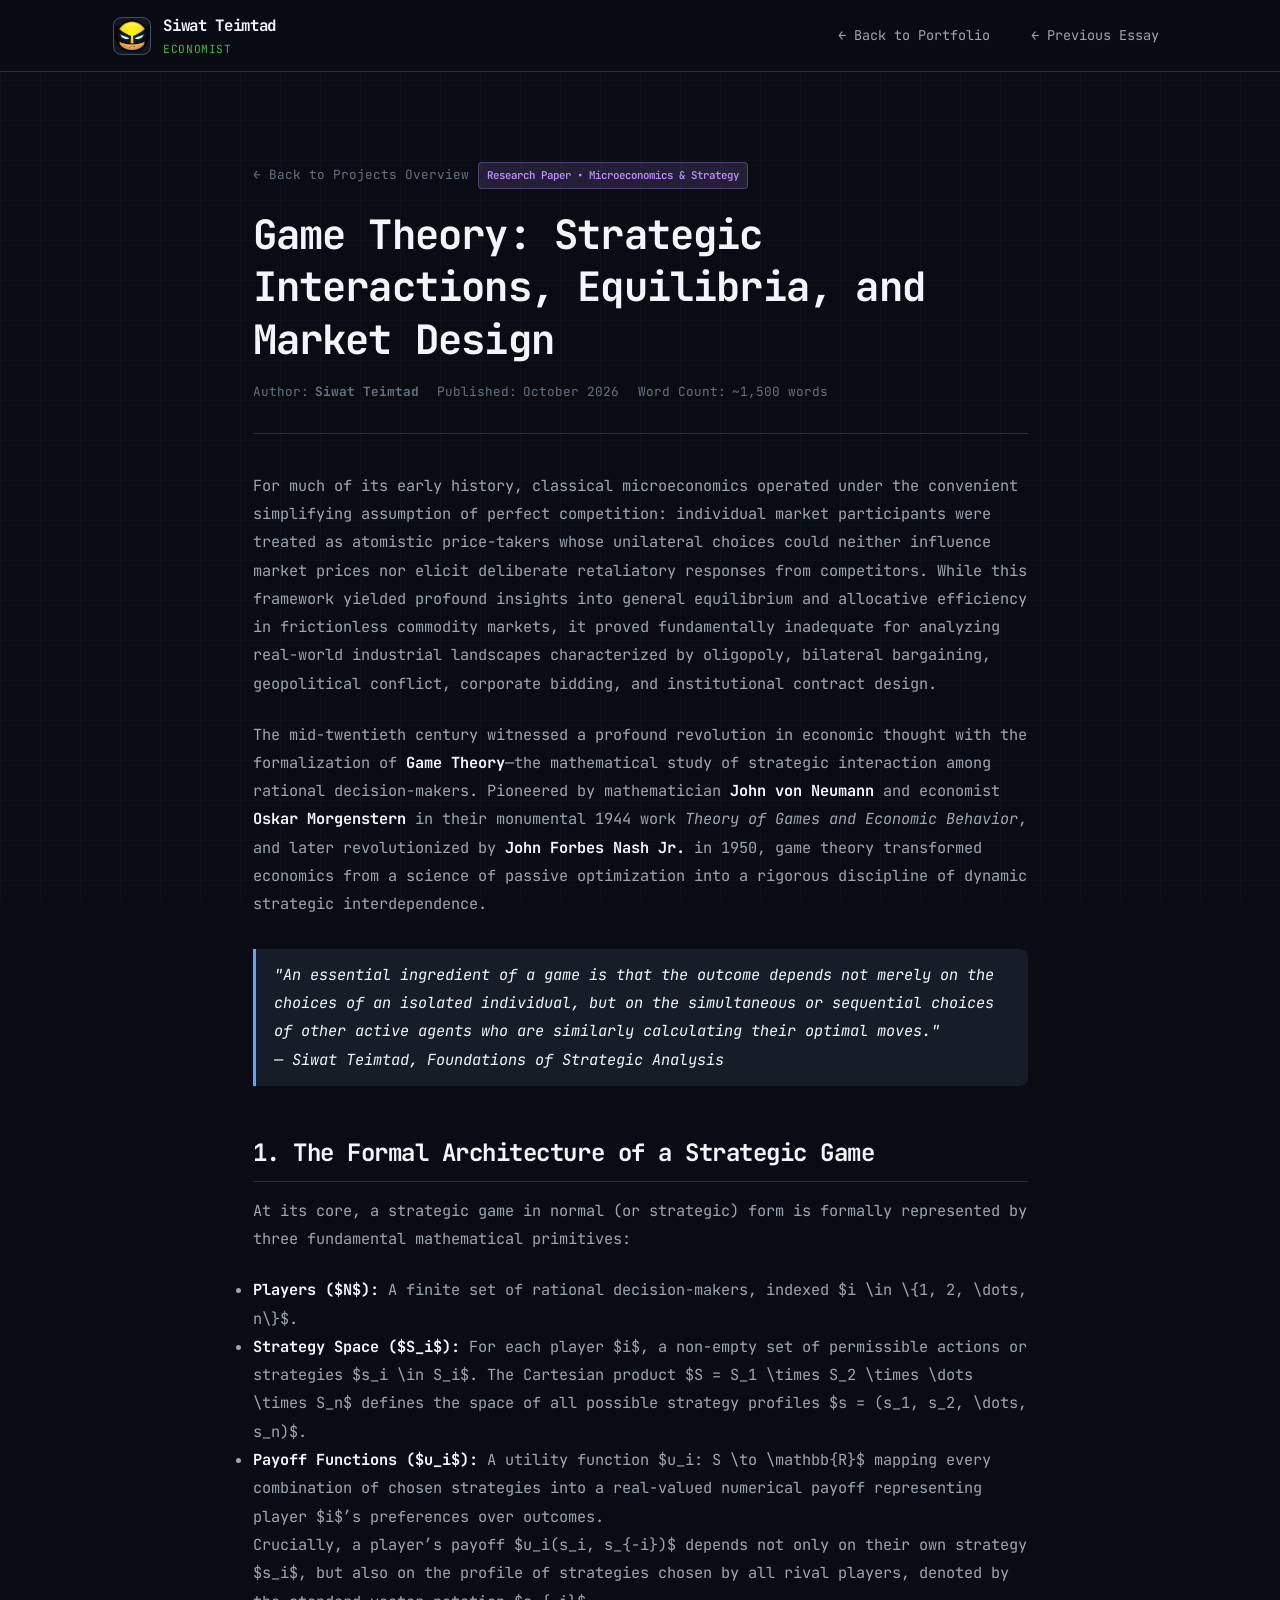
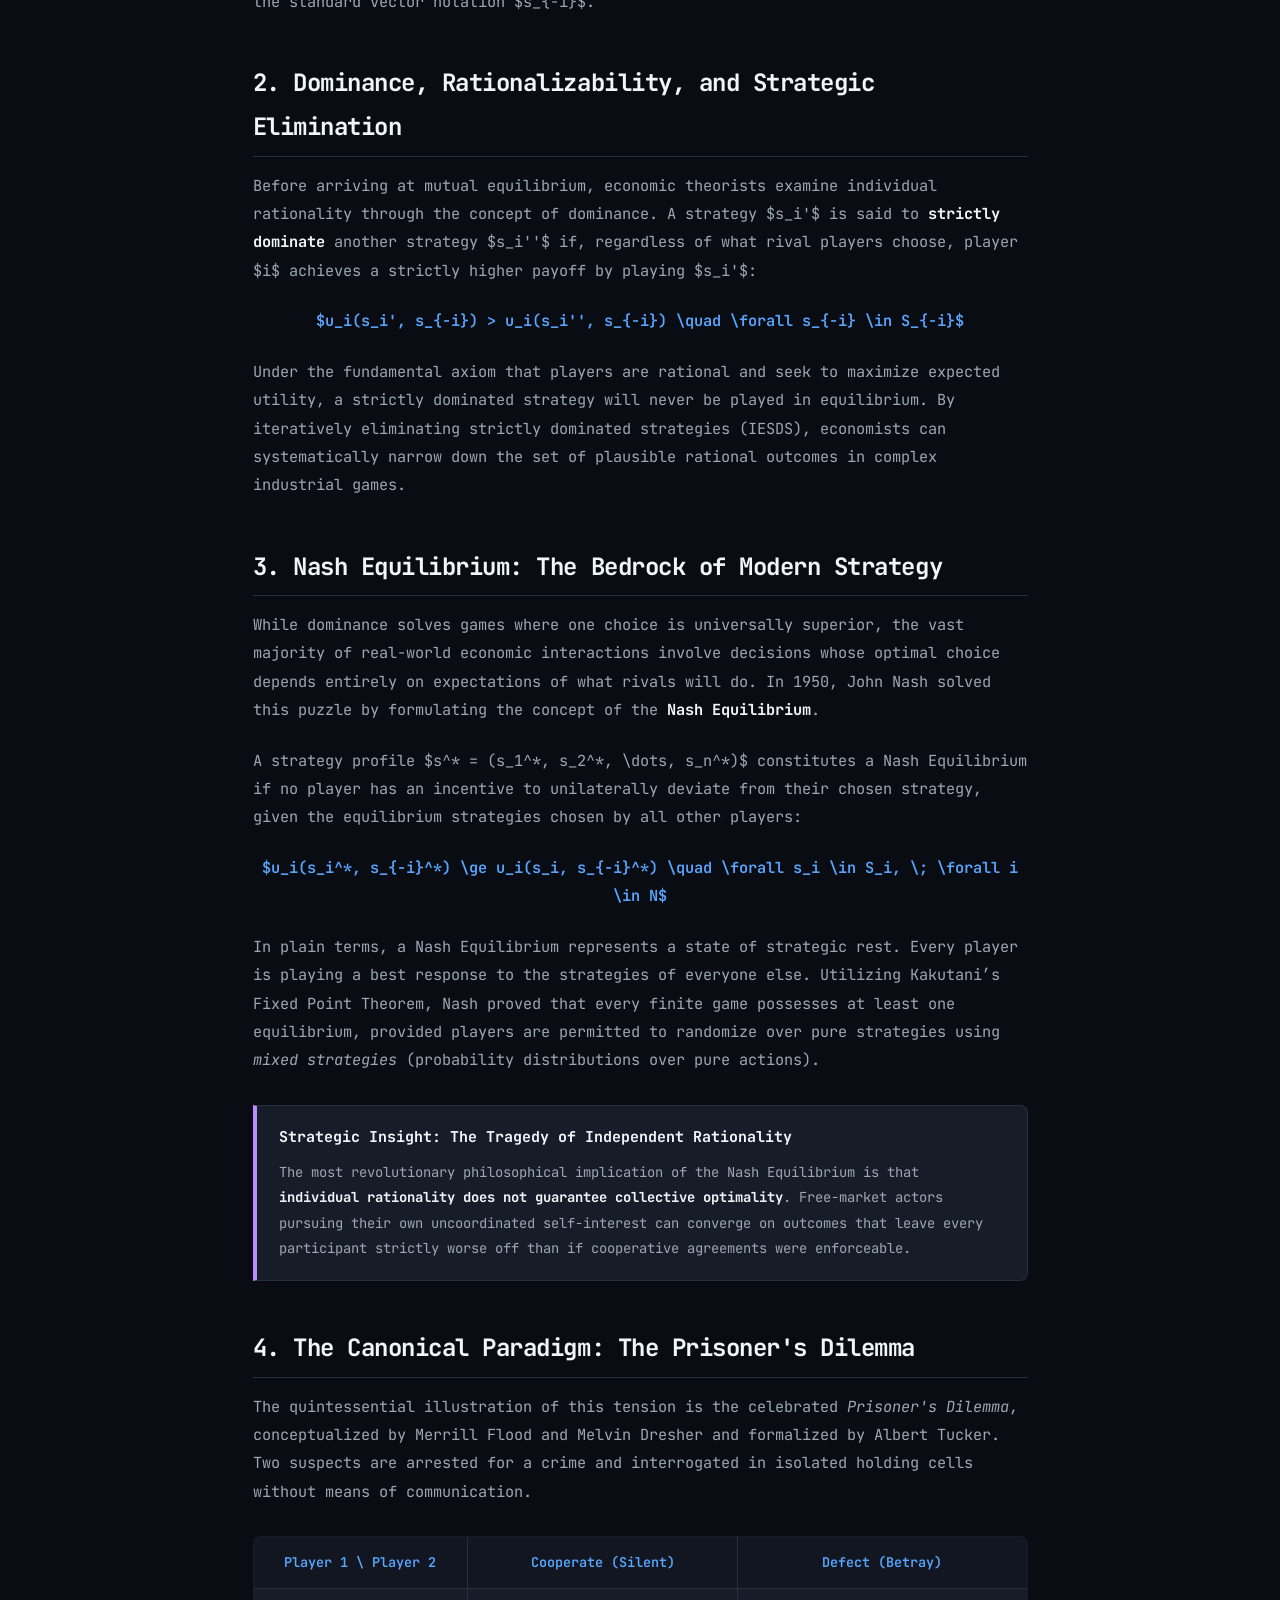
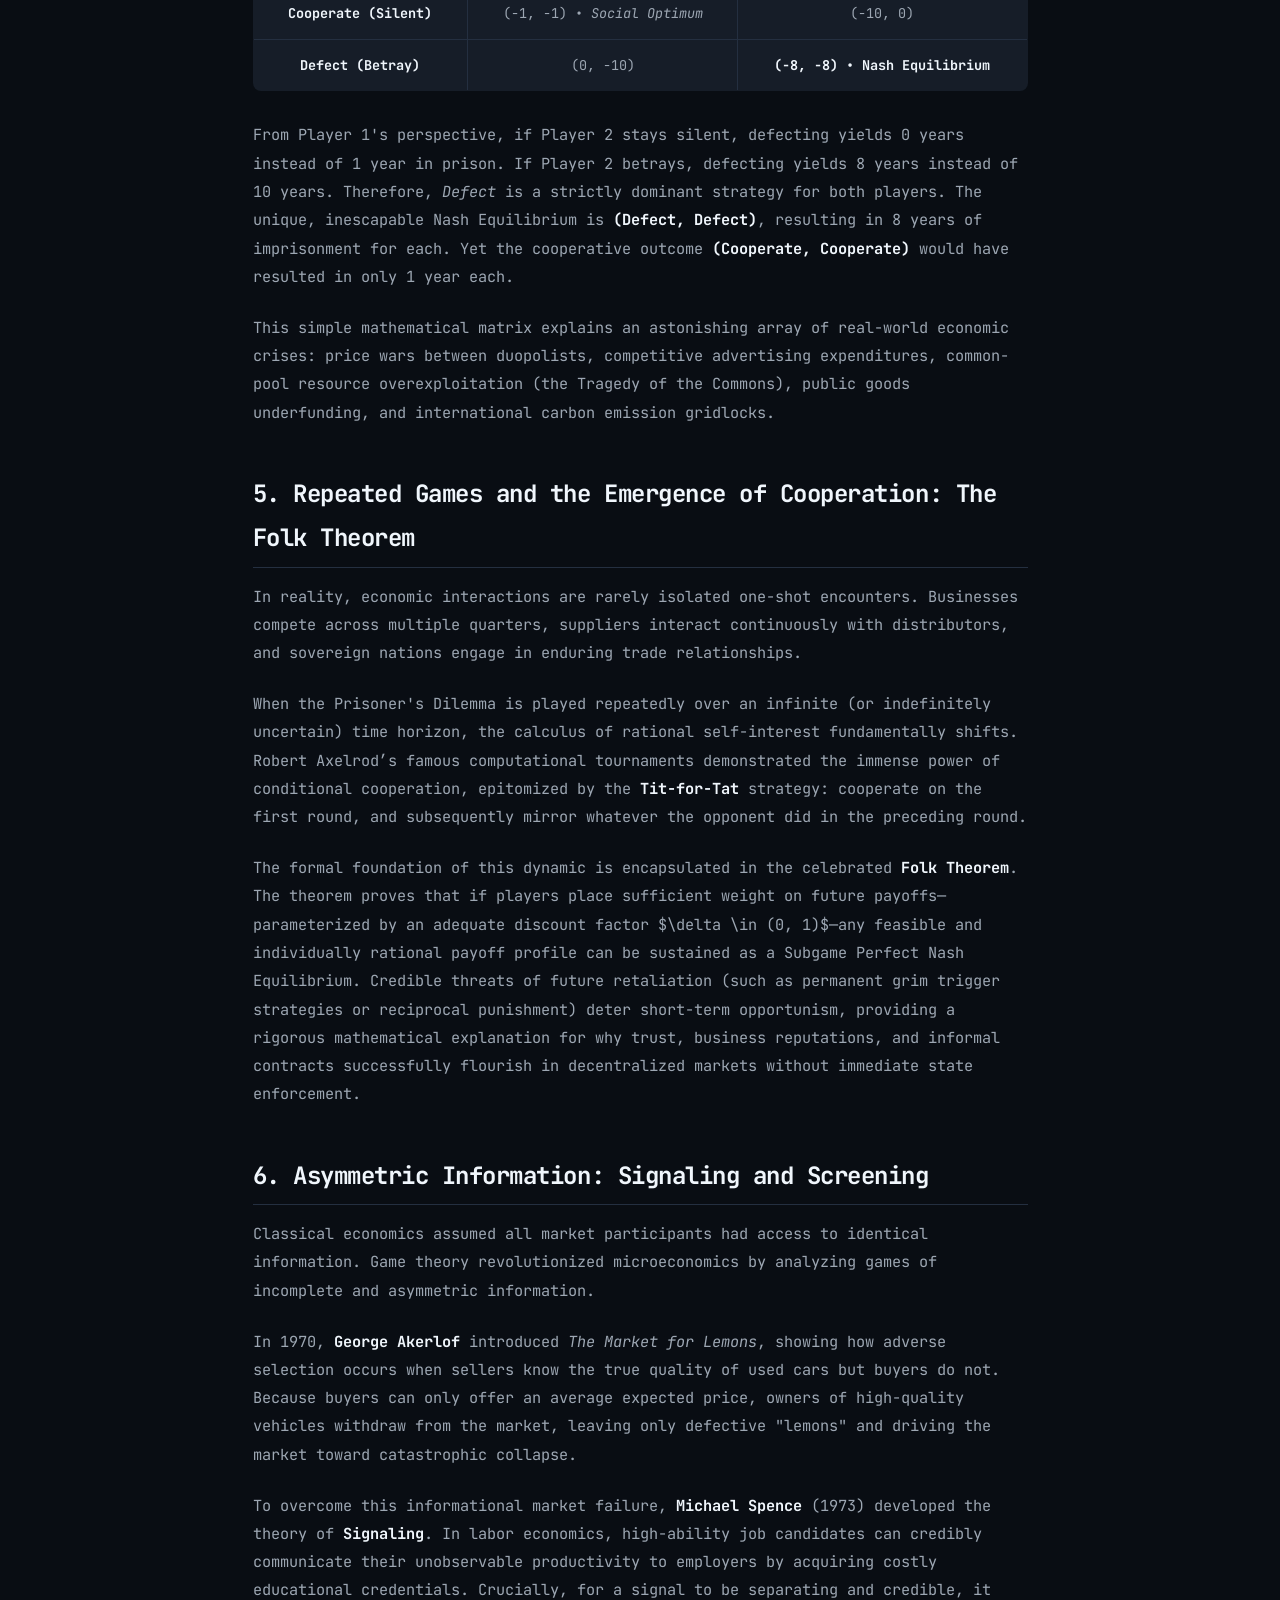
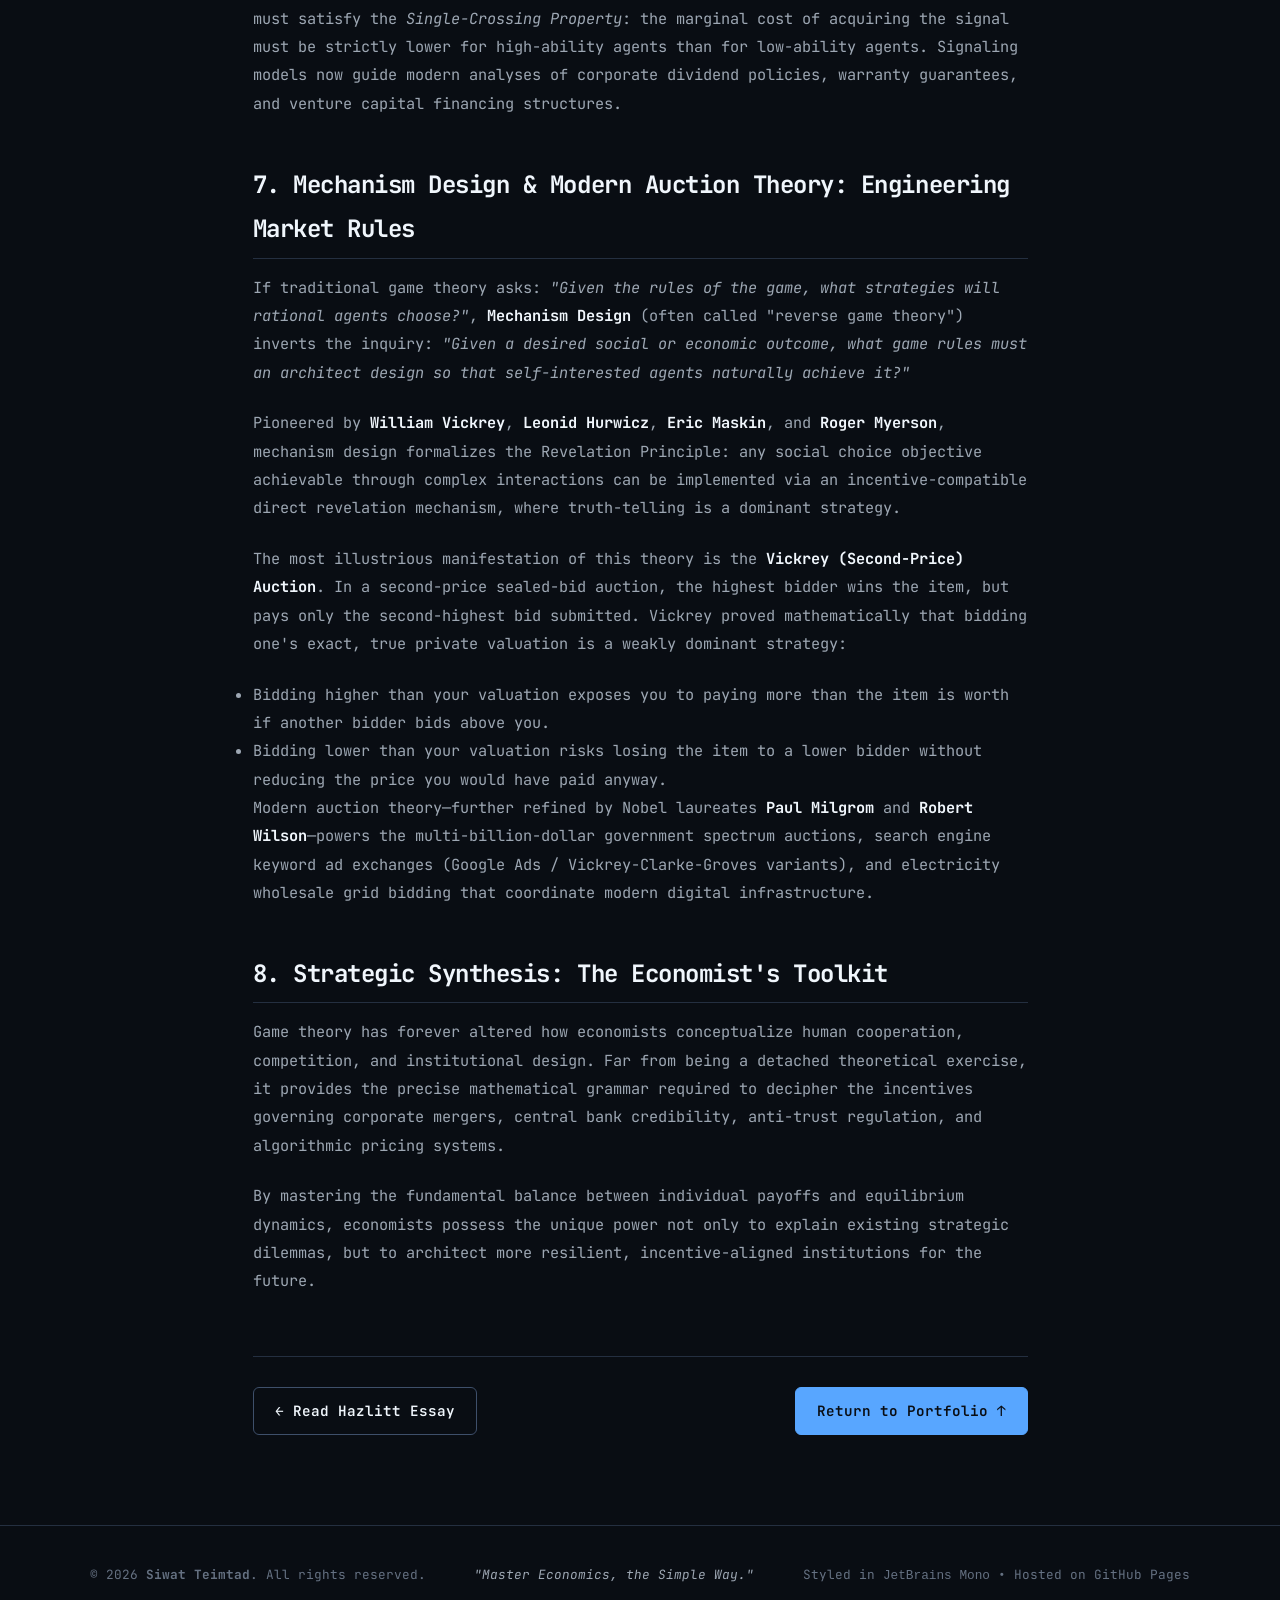
==== game-theory.html @ afa3fa5c "feat: initial release of Siwat Teimtad economist portfolio" ====
<!DOCTYPE html>
<html lang="en">
<head>
  <meta charset="UTF-8">
  <meta name="viewport" content="width=device-width, initial-scale=1.0">
  <title>Game Theory: Strategic Interactions, Equilibria, and Market Design — Siwat Teimtad</title>
  <meta name="description" content="In-depth economic research paper on Game Theory, Nash Equilibrium, repeated interactions, asymmetric information, and auction mechanism design by Siwat Teimtad.">
  <link rel="stylesheet" href="./style.css">
</head>
<body>
  <div id="reading-progress"></div>

  <!-- Navigation -->
  <header class="site-nav">
    <div class="nav-container">
      <a href="index.html" class="brand">
        <img src="logan.png" alt="Siwat Teimtad Logo" class="brand-logo">
        <div class="brand-text">
          <span class="brand-name">Siwat Teimtad</span>
          <span class="brand-role">Economist</span>
        </div>
      </a>
      <nav>
        <ul class="nav-links">
          <li><a href="index.html#projects" class="nav-link">&larr; Back to Portfolio</a></li>
          <li><a href="hazlitt.html" class="nav-link">&larr; Previous Essay</a></li>
        </ul>
      </nav>
    </div>
  </header>

  <main>
    <div class="reading-container">
      <article>
        <header class="article-header">
          <a href="index.html#projects" class="back-link">&larr; Back to Projects Overview</a>
          <div class="project-badge badge-game" style="display:inline-block; margin-bottom: 0.75rem;">Research Paper &bull; Microeconomics & Strategy</div>
          <h1 class="article-title">Game Theory: Strategic Interactions, Equilibria, and Market Design</h1>
          <div class="article-meta-row">
            <div class="article-meta-item">
              <span>Author:</span>
              <strong>Siwat Teimtad</strong>
            </div>
            <div class="article-meta-item">
              <span>Published:</span>
              <span>October 2026</span>
            </div>
            <div class="article-meta-item">
              <span>Word Count:</span>
              <span>~1,500 words</span>
            </div>
          </div>
        </header>

        <div class="article-body">
          <p>
            For much of its early history, classical microeconomics operated under the convenient simplifying assumption of perfect competition: individual market participants were treated as atomistic price-takers whose unilateral choices could neither influence market prices nor elicit deliberate retaliatory responses from competitors. While this framework yielded profound insights into general equilibrium and allocative efficiency in frictionless commodity markets, it proved fundamentally inadequate for analyzing real-world industrial landscapes characterized by oligopoly, bilateral bargaining, geopolitical conflict, corporate bidding, and institutional contract design.
          </p>
          <p>
            The mid-twentieth century witnessed a profound revolution in economic thought with the formalization of <strong>Game Theory</strong>—the mathematical study of strategic interaction among rational decision-makers. Pioneered by mathematician <strong>John von Neumann</strong> and economist <strong>Oskar Morgenstern</strong> in their monumental 1944 work <em>Theory of Games and Economic Behavior</em>, and later revolutionized by <strong>John Forbes Nash Jr.</strong> in 1950, game theory transformed economics from a science of passive optimization into a rigorous discipline of dynamic strategic interdependence.
          </p>

          <blockquote>
            "An essential ingredient of a game is that the outcome depends not merely on the choices of an isolated individual, but on the simultaneous or sequential choices of other active agents who are similarly calculating their optimal moves."
            <br>&mdash; Siwat Teimtad, <em>Foundations of Strategic Analysis</em>
          </blockquote>

          <h2>1. The Formal Architecture of a Strategic Game</h2>
          <p>
            At its core, a strategic game in normal (or strategic) form is formally represented by three fundamental mathematical primitives:
          </p>
          <ul>
            <li><strong>Players ($N$):</strong> A finite set of rational decision-makers, indexed $i \in \{1, 2, \dots, n\}$.</li>
            <li><strong>Strategy Space ($S_i$):</strong> For each player $i$, a non-empty set of permissible actions or strategies $s_i \in S_i$. The Cartesian product $S = S_1 \times S_2 \times \dots \times S_n$ defines the space of all possible strategy profiles $s = (s_1, s_2, \dots, s_n)$.</li>
            <li><strong>Payoff Functions ($u_i$):</strong> A utility function $u_i: S \to \mathbb{R}$ mapping every combination of chosen strategies into a real-valued numerical payoff representing player $i$’s preferences over outcomes.</li>
          </ul>
          <p>
            Crucially, a player’s payoff $u_i(s_i, s_{-i})$ depends not only on their own strategy $s_i$, but also on the profile of strategies chosen by all rival players, denoted by the standard vector notation $s_{-i}$.
          </p>

          <h2>2. Dominance, Rationalizability, and Strategic Elimination</h2>
          <p>
            Before arriving at mutual equilibrium, economic theorists examine individual rationality through the concept of dominance. A strategy $s_i'$ is said to <strong>strictly dominate</strong> another strategy $s_i''$ if, regardless of what rival players choose, player $i$ achieves a strictly higher payoff by playing $s_i'$:
          </p>
          <p style="text-align: center; color: var(--accent-cyan); font-weight: 600;">
            $u_i(s_i', s_{-i}) > u_i(s_i'', s_{-i}) \quad \forall s_{-i} \in S_{-i}$
          </p>
          <p>
            Under the fundamental axiom that players are rational and seek to maximize expected utility, a strictly dominated strategy will never be played in equilibrium. By iteratively eliminating strictly dominated strategies (IESDS), economists can systematically narrow down the set of plausible rational outcomes in complex industrial games.
          </p>

          <h2>3. Nash Equilibrium: The Bedrock of Modern Strategy</h2>
          <p>
            While dominance solves games where one choice is universally superior, the vast majority of real-world economic interactions involve decisions whose optimal choice depends entirely on expectations of what rivals will do. In 1950, John Nash solved this puzzle by formulating the concept of the <strong>Nash Equilibrium</strong>.
          </p>
          <p>
            A strategy profile $s^* = (s_1^*, s_2^*, \dots, s_n^*)$ constitutes a Nash Equilibrium if no player has an incentive to unilaterally deviate from their chosen strategy, given the equilibrium strategies chosen by all other players:
          </p>
          <p style="text-align: center; color: var(--accent-cyan); font-weight: 600;">
            $u_i(s_i^*, s_{-i}^*) \ge u_i(s_i, s_{-i}^*) \quad \forall s_i \in S_i, \; \forall i \in N$
          </p>
          <p>
            In plain terms, a Nash Equilibrium represents a state of strategic rest. Every player is playing a best response to the strategies of everyone else. Utilizing Kakutani’s Fixed Point Theorem, Nash proved that every finite game possesses at least one equilibrium, provided players are permitted to randomize over pure strategies using <em>mixed strategies</em> (probability distributions over pure actions).
          </p>

          <div class="concept-box purple">
            <div class="concept-title">Strategic Insight: The Tragedy of Independent Rationality</div>
            <p style="margin-bottom:0; font-size:0.92rem;">
              The most revolutionary philosophical implication of the Nash Equilibrium is that <strong>individual rationality does not guarantee collective optimality</strong>. Free-market actors pursuing their own uncoordinated self-interest can converge on outcomes that leave every participant strictly worse off than if cooperative agreements were enforceable.
            </p>
          </div>

          <h2>4. The Canonical Paradigm: The Prisoner's Dilemma</h2>
          <p>
            The quintessential illustration of this tension is the celebrated <em>Prisoner's Dilemma</em>, conceptualized by Merrill Flood and Melvin Dresher and formalized by Albert Tucker. Two suspects are arrested for a crime and interrogated in isolated holding cells without means of communication.
          </p>

          <table class="matrix-table">
            <thead>
              <tr>
                <th>Player 1 \ Player 2</th>
                <th>Cooperate (Silent)</th>
                <th>Defect (Betray)</th>
              </tr>
            </thead>
            <tbody>
              <tr>
                <td><strong>Cooperate (Silent)</strong></td>
                <td>(-1, -1) &bull; <em>Social Optimum</em></td>
                <td>(-10, 0)</td>
              </tr>
              <tr>
                <td><strong>Defect (Betray)</strong></td>
                <td>(0, -10)</td>
                <td><strong>(-8, -8) &bull; Nash Equilibrium</strong></td>
              </tr>
            </tbody>
          </table>

          <p>
            From Player 1's perspective, if Player 2 stays silent, defecting yields 0 years instead of 1 year in prison. If Player 2 betrays, defecting yields 8 years instead of 10 years. Therefore, <em>Defect</em> is a strictly dominant strategy for both players. The unique, inescapable Nash Equilibrium is <strong>(Defect, Defect)</strong>, resulting in 8 years of imprisonment for each. Yet the cooperative outcome <strong>(Cooperate, Cooperate)</strong> would have resulted in only 1 year each.
          </p>
          <p>
            This simple mathematical matrix explains an astonishing array of real-world economic crises: price wars between duopolists, competitive advertising expenditures, common-pool resource overexploitation (the Tragedy of the Commons), public goods underfunding, and international carbon emission gridlocks.
          </p>

          <h2>5. Repeated Games and the Emergence of Cooperation: The Folk Theorem</h2>
          <p>
            In reality, economic interactions are rarely isolated one-shot encounters. Businesses compete across multiple quarters, suppliers interact continuously with distributors, and sovereign nations engage in enduring trade relationships.
          </p>
          <p>
            When the Prisoner's Dilemma is played repeatedly over an infinite (or indefinitely uncertain) time horizon, the calculus of rational self-interest fundamentally shifts. Robert Axelrod’s famous computational tournaments demonstrated the immense power of conditional cooperation, epitomized by the <strong>Tit-for-Tat</strong> strategy: cooperate on the first round, and subsequently mirror whatever the opponent did in the preceding round.
          </p>
          <p>
            The formal foundation of this dynamic is encapsulated in the celebrated <strong>Folk Theorem</strong>. The theorem proves that if players place sufficient weight on future payoffs—parameterized by an adequate discount factor $\delta \in (0, 1)$—any feasible and individually rational payoff profile can be sustained as a Subgame Perfect Nash Equilibrium. Credible threats of future retaliation (such as permanent grim trigger strategies or reciprocal punishment) deter short-term opportunism, providing a rigorous mathematical explanation for why trust, business reputations, and informal contracts successfully flourish in decentralized markets without immediate state enforcement.
          </p>

          <h2>6. Asymmetric Information: Signaling and Screening</h2>
          <p>
            Classical economics assumed all market participants had access to identical information. Game theory revolutionized microeconomics by analyzing games of incomplete and asymmetric information.
          </p>
          <p>
            In 1970, <strong>George Akerlof</strong> introduced <em>The Market for Lemons</em>, showing how adverse selection occurs when sellers know the true quality of used cars but buyers do not. Because buyers can only offer an average expected price, owners of high-quality vehicles withdraw from the market, leaving only defective "lemons" and driving the market toward catastrophic collapse.
          </p>
          <p>
            To overcome this informational market failure, <strong>Michael Spence</strong> (1973) developed the theory of <strong>Signaling</strong>. In labor economics, high-ability job candidates can credibly communicate their unobservable productivity to employers by acquiring costly educational credentials. Crucially, for a signal to be separating and credible, it must satisfy the <em>Single-Crossing Property</em>: the marginal cost of acquiring the signal must be strictly lower for high-ability agents than for low-ability agents. Signaling models now guide modern analyses of corporate dividend policies, warranty guarantees, and venture capital financing structures.
          </p>

          <h2>7. Mechanism Design & Modern Auction Theory: Engineering Market Rules</h2>
          <p>
            If traditional game theory asks: <em>"Given the rules of the game, what strategies will rational agents choose?"</em>, <strong>Mechanism Design</strong> (often called "reverse game theory") inverts the inquiry: <em>"Given a desired social or economic outcome, what game rules must an architect design so that self-interested agents naturally achieve it?"</em>
          </p>
          <p>
            Pioneered by <strong>William Vickrey</strong>, <strong>Leonid Hurwicz</strong>, <strong>Eric Maskin</strong>, and <strong>Roger Myerson</strong>, mechanism design formalizes the Revelation Principle: any social choice objective achievable through complex interactions can be implemented via an incentive-compatible direct revelation mechanism, where truth-telling is a dominant strategy.
          </p>
          <p>
            The most illustrious manifestation of this theory is the <strong>Vickrey (Second-Price) Auction</strong>. In a second-price sealed-bid auction, the highest bidder wins the item, but pays only the second-highest bid submitted. Vickrey proved mathematically that bidding one's exact, true private valuation is a weakly dominant strategy:
          </p>
          <ul>
            <li>Bidding higher than your valuation exposes you to paying more than the item is worth if another bidder bids above you.</li>
            <li>Bidding lower than your valuation risks losing the item to a lower bidder without reducing the price you would have paid anyway.</li>
          </ul>
          <p>
            Modern auction theory—further refined by Nobel laureates <strong>Paul Milgrom</strong> and <strong>Robert Wilson</strong>—powers the multi-billion-dollar government spectrum auctions, search engine keyword ad exchanges (Google Ads / Vickrey-Clarke-Groves variants), and electricity wholesale grid bidding that coordinate modern digital infrastructure.
          </p>

          <h2>8. Strategic Synthesis: The Economist's Toolkit</h2>
          <p>
            Game theory has forever altered how economists conceptualize human cooperation, competition, and institutional design. Far from being a detached theoretical exercise, it provides the precise mathematical grammar required to decipher the incentives governing corporate mergers, central bank credibility, anti-trust regulation, and algorithmic pricing systems.
          </p>
          <p>
            By mastering the fundamental balance between individual payoffs and equilibrium dynamics, economists possess the unique power not only to explain existing strategic dilemmas, but to architect more resilient, incentive-aligned institutions for the future.
          </p>
        </div>

        <footer class="article-nav-bottom">
          <a href="hazlitt.html" class="btn btn-outline">&larr; Read Hazlitt Essay</a>
          <a href="index.html" class="btn btn-primary">Return to Portfolio &uarr;</a>
        </footer>
      </article>
    </div>
  </main>

  <footer class="site-footer">
    <div class="footer-inner">
      <div>&copy; 2026 <strong>Siwat Teimtad</strong>. All rights reserved.</div>
      <div class="footer-quote">"Master Economics, the Simple Way."</div>
      <div>Styled in <code>JetBrains Mono</code> &bull; Hosted on GitHub Pages</div>
    </div>
  </footer>

  <script src="./script.js"></script>
</body>
</html>
---- style.css ----
/* ===================================================================
   Siwat Teimtad — Economist Portfolio Theme
   Font: JetBrains Mono | Theme: Modern High-Contrast Dark
   =================================================================== */

@import url('https://fonts.googleapis.com/css2?family=JetBrains+Mono:ital,wght@0,300;0,400;0,500;0,600;0,700;1,400&display=swap');

:root {
  --bg-canvas: #090d13;
  --bg-surface: #111620;
  --bg-card: #161d28;
  --bg-card-hover: #1c2534;
  --border-subtle: #242f40;
  --border-focus: #3e4f6a;
  
  --text-main: #f0f6fc;
  --text-secondary: #9da7b3;
  --text-muted: #657182;
  
  --accent-cyan: #58a6ff;
  --accent-emerald: #3fb950;
  --accent-amber: #e3b341;
  --accent-purple: #bc8cff;
  
  --code-bg: #0d1117;
  --shadow-sm: 0 2px 8px rgba(0, 0, 0, 0.4);
  --shadow-md: 0 8px 24px rgba(0, 0, 0, 0.5);
  --shadow-lg: 0 16px 40px rgba(0, 0, 0, 0.6);
  
  --font-mono: 'JetBrains Mono', monospace;
  --max-w-content: 1100px;
  --max-w-reading: 820px;
  --transition-fast: 0.18s ease;
}

* {
  box-sizing: border-box;
  margin: 0;
  padding: 0;
}

html {
  font-family: var(--font-mono);
  background-color: var(--bg-canvas);
  color: var(--text-main);
  scroll-behavior: smooth;
  font-size: 15px;
  line-height: 1.7;
}

body {
  min-height: 100vh;
  display: flex;
  flex-direction: column;
  position: relative;
  overflow-x: hidden;
}

/* Background grid pattern */
body::before {
  content: '';
  position: fixed;
  inset: 0;
  background-image: 
    linear-gradient(to right, rgba(36, 47, 64, 0.15) 1px, transparent 1px),
    linear-gradient(to bottom, rgba(36, 47, 64, 0.15) 1px, transparent 1px);
  background-size: 40px 40px;
  pointer-events: none;
  z-index: 0;
}

/* Reading Progress Bar (Top) */
#reading-progress {
  position: fixed;
  top: 0;
  left: 0;
  height: 3px;
  width: 0%;
  background: linear-gradient(90deg, var(--accent-cyan), var(--accent-emerald));
  z-index: 1000;
  transition: width 0.1s ease-out;
}

/* ---------------- Navigation ---------------- */
.site-nav {
  position: sticky;
  top: 0;
  background-color: rgba(9, 13, 19, 0.88);
  backdrop-filter: blur(12px);
  border-bottom: 1px solid var(--border-subtle);
  z-index: 999;
}

.nav-container {
  max-width: var(--max-w-content);
  margin: 0 auto;
  padding: 0.85rem 1.5rem;
  display: flex;
  align-items: center;
  justify-content: space-between;
}

.brand {
  display: flex;
  align-items: center;
  gap: 0.85rem;
  text-decoration: none;
  color: var(--text-main);
}

.brand-logo {
  width: 38px;
  height: 38px;
  border-radius: 8px;
  object-fit: cover;
  border: 1px solid var(--border-focus);
  background-color: var(--bg-surface);
  transition: transform var(--transition-fast), border-color var(--transition-fast);
}

.brand:hover .brand-logo {
  transform: scale(1.05);
  border-color: var(--accent-cyan);
}

.brand-text {
  display: flex;
  flex-direction: column;
}

.brand-name {
  font-weight: 700;
  font-size: 1.05rem;
  letter-spacing: -0.02em;
  color: var(--text-main);
}

.brand-role {
  font-size: 0.75rem;
  color: var(--accent-emerald);
  letter-spacing: 0.05em;
  text-transform: uppercase;
}

.nav-links {
  display: flex;
  align-items: center;
  list-style: none;
  gap: 1.5rem;
}

.nav-link {
  color: var(--text-secondary);
  text-decoration: none;
  font-size: 0.9rem;
  padding: 0.4rem 0.6rem;
  border-radius: 4px;
  transition: color var(--transition-fast), background-color var(--transition-fast);
}

.nav-link:hover {
  color: var(--accent-cyan);
  background-color: rgba(88, 166, 255, 0.08);
}

.nav-btn {
  border: 1px solid var(--accent-cyan);
  color: var(--accent-cyan);
  padding: 0.4rem 0.9rem;
  border-radius: 6px;
  text-decoration: none;
  font-size: 0.85rem;
  font-weight: 500;
  transition: all var(--transition-fast);
}

.nav-btn:hover {
  background-color: var(--accent-cyan);
  color: var(--bg-canvas);
}

/* ---------------- Layout Containers ---------------- */
main {
  position: relative;
  z-index: 1;
  flex: 1;
}

.section-container {
  max-width: var(--max-w-content);
  margin: 0 auto;
  padding: 4rem 1.5rem;
}

.reading-container {
  max-width: var(--max-w-reading);
  margin: 0 auto;
  padding: 3rem 1.5rem 6rem;
}

/* ---------------- Hero Section ---------------- */
.hero {
  padding: 5.5rem 1.5rem 4rem;
  border-bottom: 1px solid var(--border-subtle);
  background: radial-gradient(circle at 50% 0%, rgba(88, 166, 255, 0.08), transparent 70%);
}

.hero-inner {
  max-width: var(--max-w-content);
  margin: 0 auto;
  text-align: center;
}

.hero-badge {
  display: inline-flex;
  align-items: center;
  gap: 0.5rem;
  padding: 0.35rem 0.85rem;
  background-color: rgba(63, 185, 80, 0.1);
  border: 1px solid rgba(63, 185, 80, 0.3);
  border-radius: 999px;
  font-size: 0.8rem;
  color: var(--accent-emerald);
  margin-bottom: 2rem;
}

.hero-badge .pulse-dot {
  width: 7px;
  height: 7px;
  background-color: var(--accent-emerald);
  border-radius: 50%;
  box-shadow: 0 0 8px var(--accent-emerald);
}

.hero-quote-wrap {
  margin-bottom: 2rem;
  position: relative;
  display: inline-block;
}

.hero-quote {
  font-size: clamp(2rem, 5vw, 3.5rem);
  font-weight: 700;
  line-height: 1.25;
  letter-spacing: -0.03em;
  background: linear-gradient(135deg, #ffffff 30%, var(--accent-cyan) 100%);
  -webkit-background-clip: text;
  -webkit-text-fill-color: transparent;
}

.hero-sub {
  max-width: 680px;
  margin: 0 auto 2.5rem;
  font-size: 1.1rem;
  color: var(--text-secondary);
  line-height: 1.7;
}

.hero-author {
  color: var(--text-main);
  font-weight: 600;
}

.hero-actions {
  display: flex;
  justify-content: center;
  gap: 1rem;
  flex-wrap: wrap;
}

.btn {
  display: inline-flex;
  align-items: center;
  gap: 0.5rem;
  padding: 0.75rem 1.4rem;
  font-size: 0.95rem;
  font-family: var(--font-mono);
  font-weight: 600;
  border-radius: 6px;
  text-decoration: none;
  cursor: pointer;
  transition: all var(--transition-fast);
}

.btn-primary {
  background-color: var(--accent-cyan);
  color: #090d13;
  border: 1px solid var(--accent-cyan);
}

.btn-primary:hover {
  background-color: #79b8ff;
  transform: translateY(-2px);
  box-shadow: 0 4px 15px rgba(88, 166, 255, 0.3);
}

.btn-outline {
  background-color: transparent;
  color: var(--text-main);
  border: 1px solid var(--border-focus);
}

.btn-outline:hover {
  background-color: var(--bg-surface);
  border-color: var(--accent-cyan);
  color: var(--accent-cyan);
  transform: translateY(-2px);
}

/* ---------------- Section Headers ---------------- */
.section-header {
  margin-bottom: 2.5rem;
}

.section-tag {
  font-size: 0.8rem;
  color: var(--accent-cyan);
  text-transform: uppercase;
  letter-spacing: 0.1em;
  font-weight: 600;
  margin-bottom: 0.4rem;
}

.section-title {
  font-size: 1.85rem;
  font-weight: 700;
  letter-spacing: -0.02em;
  color: var(--text-main);
}

/* ---------------- Projects Grid ---------------- */
.projects-grid {
  display: grid;
  grid-template-columns: repeat(auto-fit, minmax(320px, 1fr));
  gap: 2rem;
}

.project-card {
  background-color: var(--bg-card);
  border: 1px solid var(--border-subtle);
  border-radius: 12px;
  padding: 2rem;
  display: flex;
  flex-direction: column;
  justify-content: space-between;
  transition: transform var(--transition-fast), border-color var(--transition-fast), box-shadow var(--transition-fast);
  position: relative;
  overflow: hidden;
}

.project-card::before {
  content: '';
  position: absolute;
  top: 0;
  left: 0;
  width: 100%;
  height: 3px;
  background: linear-gradient(90deg, var(--accent-cyan), var(--accent-emerald));
  opacity: 0;
  transition: opacity var(--transition-fast);
}

.project-card:hover {
  transform: translateY(-4px);
  border-color: var(--border-focus);
  box-shadow: var(--shadow-md);
  background-color: var(--bg-card-hover);
}

.project-card:hover::before {
  opacity: 1;
}

.project-meta {
  display: flex;
  align-items: center;
  gap: 0.75rem;
  margin-bottom: 1rem;
}

.project-badge {
  font-size: 0.72rem;
  padding: 0.2rem 0.55rem;
  border-radius: 4px;
  font-weight: 600;
}

.badge-hazlitt {
  background-color: rgba(227, 179, 65, 0.15);
  color: var(--accent-amber);
  border: 1px solid rgba(227, 179, 65, 0.3);
}

.badge-game {
  background-color: rgba(188, 140, 255, 0.15);
  color: var(--accent-purple);
  border: 1px solid rgba(188, 140, 255, 0.3);
}

.project-words {
  font-size: 0.75rem;
  color: var(--text-muted);
}

.project-title {
  font-size: 1.35rem;
  font-weight: 700;
  line-height: 1.4;
  margin-bottom: 1rem;
  color: var(--text-main);
}

.project-desc {
  color: var(--text-secondary);
  font-size: 0.92rem;
  line-height: 1.65;
  margin-bottom: 1.75rem;
  flex: 1;
}

.project-topics {
  display: flex;
  flex-wrap: wrap;
  gap: 0.45rem;
  margin-bottom: 1.75rem;
}

.topic-tag {
  font-size: 0.72rem;
  padding: 0.15rem 0.5rem;
  background-color: var(--bg-surface);
  border: 1px solid var(--border-subtle);
  border-radius: 4px;
  color: var(--text-secondary);
}

.project-footer {
  padding-top: 1.25rem;
  border-top: 1px solid var(--border-subtle);
}

.read-btn {
  display: inline-flex;
  align-items: center;
  gap: 0.5rem;
  color: var(--accent-cyan);
  font-weight: 600;
  text-decoration: none;
  font-size: 0.9rem;
  transition: gap var(--transition-fast);
}

.read-btn:hover {
  gap: 0.8rem;
}

/* ---------------- About Me & Contact ---------------- */
.about-section {
  border-top: 1px solid var(--border-subtle);
  background-color: var(--bg-surface);
}

.about-grid {
  display: grid;
  grid-template-columns: 1.2fr 0.8fr;
  gap: 3rem;
  align-items: start;
}

@media (max-width: 860px) {
  .about-grid {
    grid-template-columns: 1fr;
  }
}

.about-bio p {
  color: var(--text-secondary);
  margin-bottom: 1.25rem;
  font-size: 0.96rem;
  line-height: 1.75;
}

.about-bio strong {
  color: var(--text-main);
}

.contact-card {
  background-color: var(--bg-card);
  border: 1px solid var(--border-subtle);
  border-radius: 12px;
  padding: 2rem;
  box-shadow: var(--shadow-sm);
}

.contact-card-title {
  font-size: 1.15rem;
  font-weight: 700;
  margin-bottom: 1.25rem;
  color: var(--text-main);
  display: flex;
  align-items: center;
  gap: 0.6rem;
}

.contact-card-title::before {
  content: '>';
  color: var(--accent-emerald);
}

.contact-item {
  margin-bottom: 1.25rem;
}

.contact-label {
  font-size: 0.75rem;
  color: var(--text-muted);
  text-transform: uppercase;
  letter-spacing: 0.05em;
  margin-bottom: 0.25rem;
}

.contact-value {
  font-size: 1.05rem;
  font-weight: 600;
  color: var(--text-main);
}

.email-box {
  display: flex;
  align-items: center;
  justify-content: space-between;
  background-color: var(--bg-canvas);
  border: 1px solid var(--border-subtle);
  border-radius: 6px;
  padding: 0.55rem 0.85rem;
  margin-top: 0.35rem;
}

.email-text {
  font-size: 0.95rem;
  color: var(--accent-cyan);
  text-decoration: none;
}

.copy-btn {
  background-color: var(--bg-surface);
  border: 1px solid var(--border-focus);
  color: var(--text-secondary);
  padding: 0.25rem 0.55rem;
  border-radius: 4px;
  font-size: 0.75rem;
  font-family: var(--font-mono);
  cursor: pointer;
  transition: all var(--transition-fast);
}

.copy-btn:hover {
  color: var(--text-main);
  border-color: var(--accent-cyan);
}

.copy-btn.copied {
  background-color: var(--accent-emerald);
  color: #090d13;
  border-color: var(--accent-emerald);
}

/* ---------------- Article / Reading Layout ---------------- */
.article-header {
  padding: 3rem 0 2rem;
  border-bottom: 1px solid var(--border-subtle);
  margin-bottom: 2.5rem;
}

.back-link {
  display: inline-flex;
  align-items: center;
  gap: 0.4rem;
  color: var(--text-muted);
  text-decoration: none;
  font-size: 0.85rem;
  margin-bottom: 1.5rem;
  transition: color var(--transition-fast);
}

.back-link:hover {
  color: var(--accent-cyan);
}

.article-title {
  font-size: clamp(1.8rem, 4vw, 2.7rem);
  font-weight: 700;
  line-height: 1.3;
  letter-spacing: -0.02em;
  margin-bottom: 1rem;
}

.article-meta-row {
  display: flex;
  flex-wrap: wrap;
  gap: 1.25rem;
  color: var(--text-muted);
  font-size: 0.85rem;
}

.article-meta-item {
  display: flex;
  align-items: center;
  gap: 0.4rem;
}

.article-body {
  color: var(--text-secondary);
  font-size: 1.02rem;
  line-height: 1.85;
}

.article-body h2 {
  color: var(--text-main);
  font-size: 1.6rem;
  font-weight: 700;
  letter-spacing: -0.02em;
  margin: 3rem 0 1rem;
  padding-bottom: 0.4rem;
  border-bottom: 1px solid var(--border-subtle);
}

.article-body h3 {
  color: var(--text-main);
  font-size: 1.25rem;
  font-weight: 600;
  margin: 2rem 0 0.8rem;
}

.article-body p {
  margin-bottom: 1.5rem;
}

.article-body strong {
  color: var(--text-main);
}

.article-body blockquote {
  border-left: 3px solid var(--accent-cyan);
  padding: 0.8rem 1.25rem;
  background-color: var(--bg-card);
  border-radius: 0 8px 8px 0;
  margin: 2rem 0;
  font-style: italic;
  color: var(--text-main);
}

.concept-box {
  background-color: var(--bg-card);
  border: 1px solid var(--border-subtle);
  border-left: 4px solid var(--accent-emerald);
  border-radius: 0 8px 8px 0;
  padding: 1.25rem 1.5rem;
  margin: 2rem 0;
}

.concept-box.amber {
  border-left-color: var(--accent-amber);
}

.concept-box.purple {
  border-left-color: var(--accent-purple);
}

.concept-title {
  font-weight: 700;
  font-size: 1rem;
  color: var(--text-main);
  margin-bottom: 0.5rem;
}

.matrix-table {
  width: 100%;
  border-collapse: collapse;
  margin: 2rem 0;
  background-color: var(--bg-card);
  border-radius: 8px;
  overflow: hidden;
  border: 1px solid var(--border-subtle);
  font-size: 0.9rem;
}

.matrix-table th, .matrix-table td {
  padding: 0.85rem 1rem;
  text-align: center;
  border: 1px solid var(--border-subtle);
}

.matrix-table th {
  background-color: var(--bg-surface);
  color: var(--accent-cyan);
  font-weight: 600;
}

.article-nav-bottom {
  margin-top: 4rem;
  padding-top: 2rem;
  border-top: 1px solid var(--border-subtle);
  display: flex;
  justify-content: space-between;
  align-items: center;
  flex-wrap: wrap;
  gap: 1rem;
}

/* ---------------- Footer ---------------- */
.site-footer {
  border-top: 1px solid var(--border-subtle);
  padding: 2.5rem 1.5rem;
  background-color: var(--bg-canvas);
  position: relative;
  z-index: 1;
}

.footer-inner {
  max-width: var(--max-w-content);
  margin: 0 auto;
  display: flex;
  justify-content: space-between;
  align-items: center;
  flex-wrap: wrap;
  gap: 1rem;
  font-size: 0.85rem;
  color: var(--text-muted);
}

.footer-quote {
  font-style: italic;
  color: var(--text-secondary);
}

/* ---------------- Toast Notification ---------------- */
.toast {
  position: fixed;
  bottom: 2rem;
  right: 2rem;
  background-color: var(--bg-card);
  color: var(--text-main);
  border: 1px solid var(--accent-emerald);
  border-radius: 6px;
  padding: 0.75rem 1.25rem;
  font-size: 0.85rem;
  box-shadow: var(--shadow-lg);
  opacity: 0;
  pointer-events: none;
  transform: translateY(10px);
  transition: all 0.25s ease;
  z-index: 9999;
}

.toast.show {
  opacity: 1;
  pointer-events: auto;
  transform: translateY(0);
}

/* Responsive adjustments */
@media (max-width: 640px) {
  .nav-links {
    gap: 0.85rem;
  }
  .hero-quote {
    font-size: 1.85rem;
  }
  .section-container {
    padding: 3rem 1rem;
  }
}
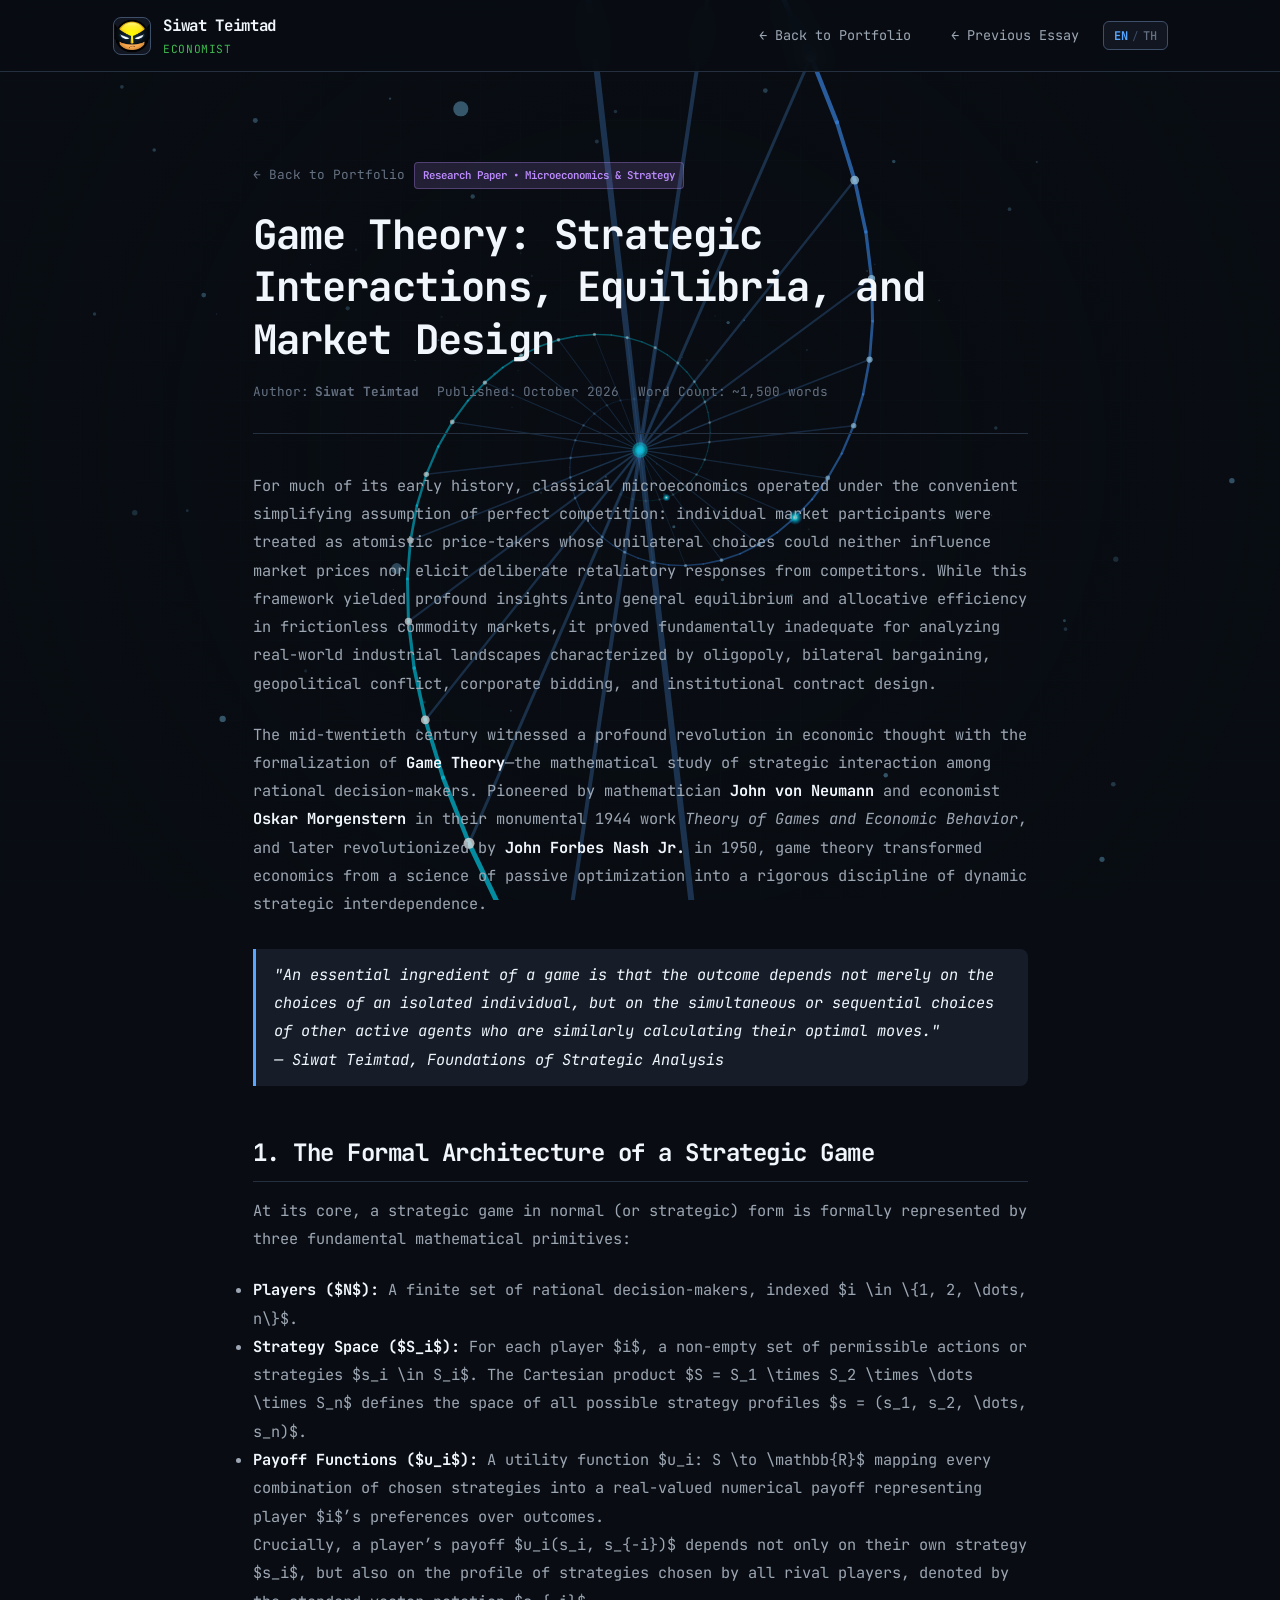
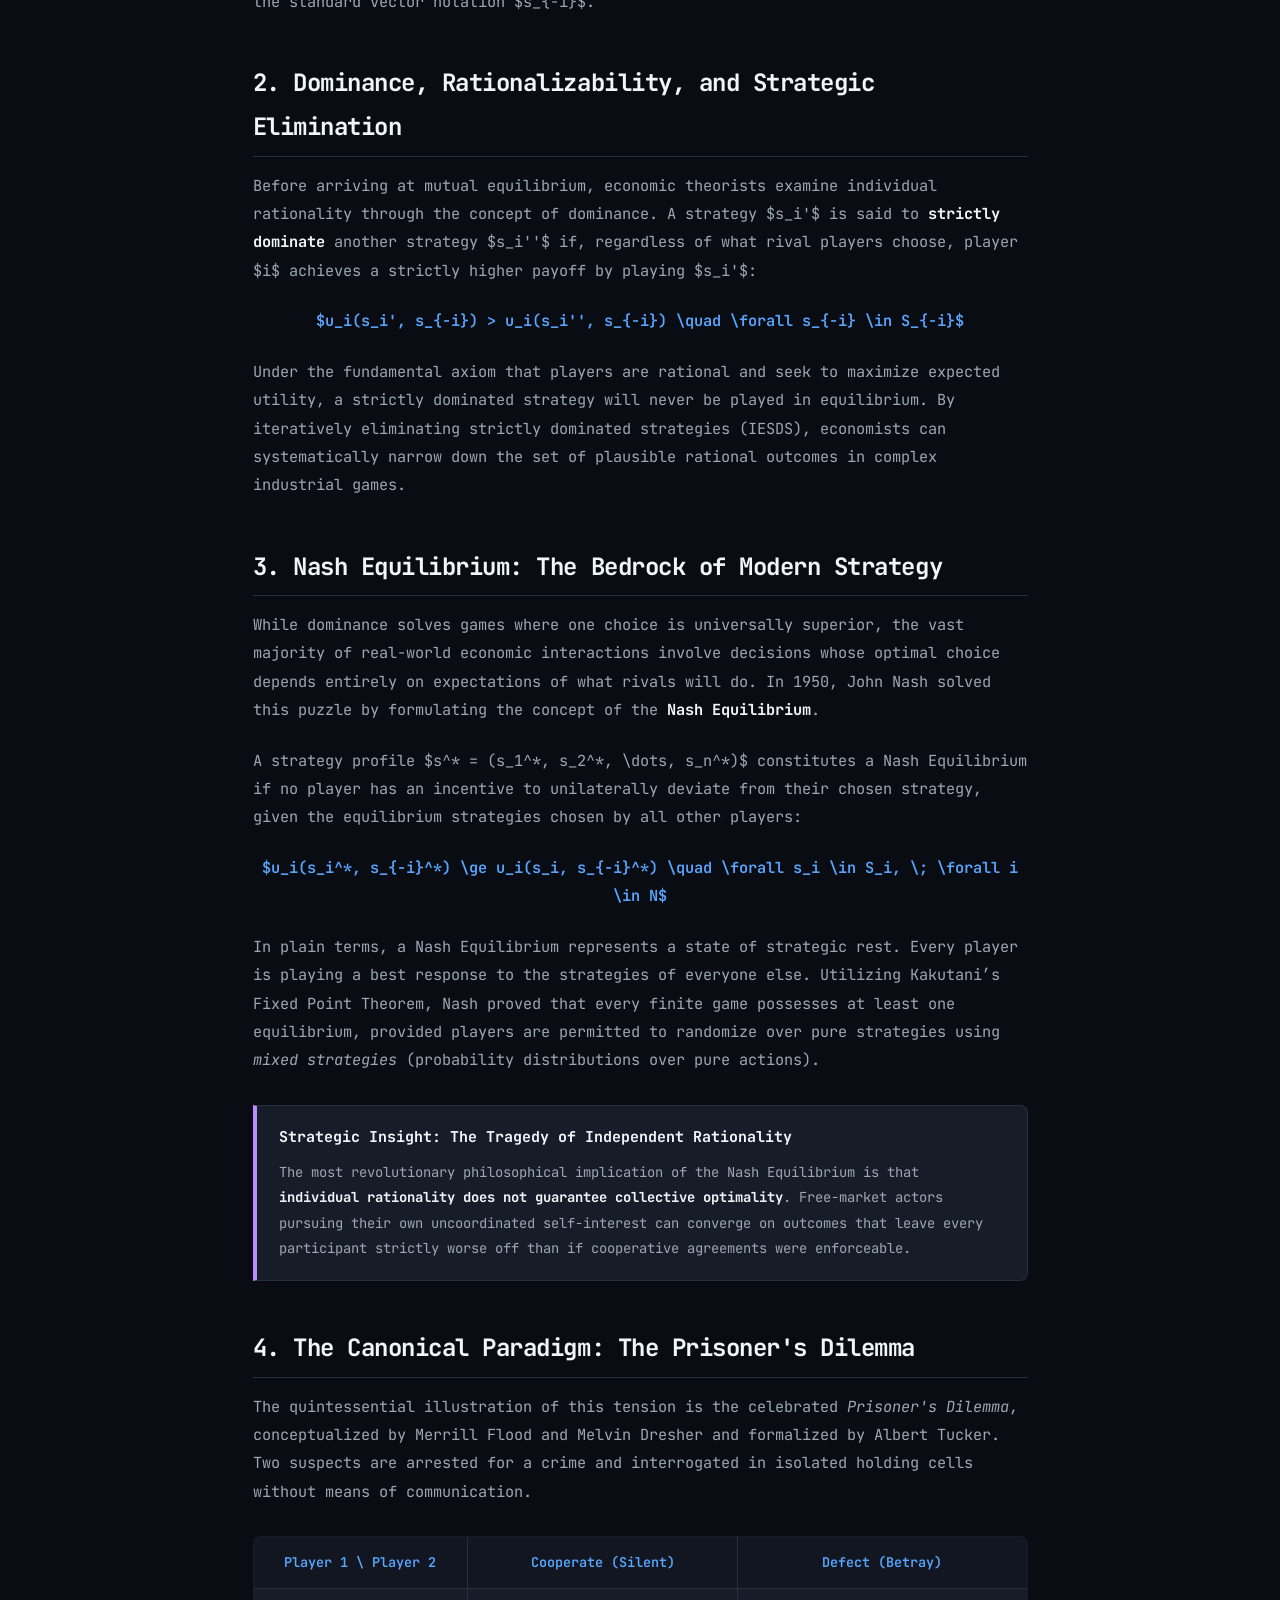
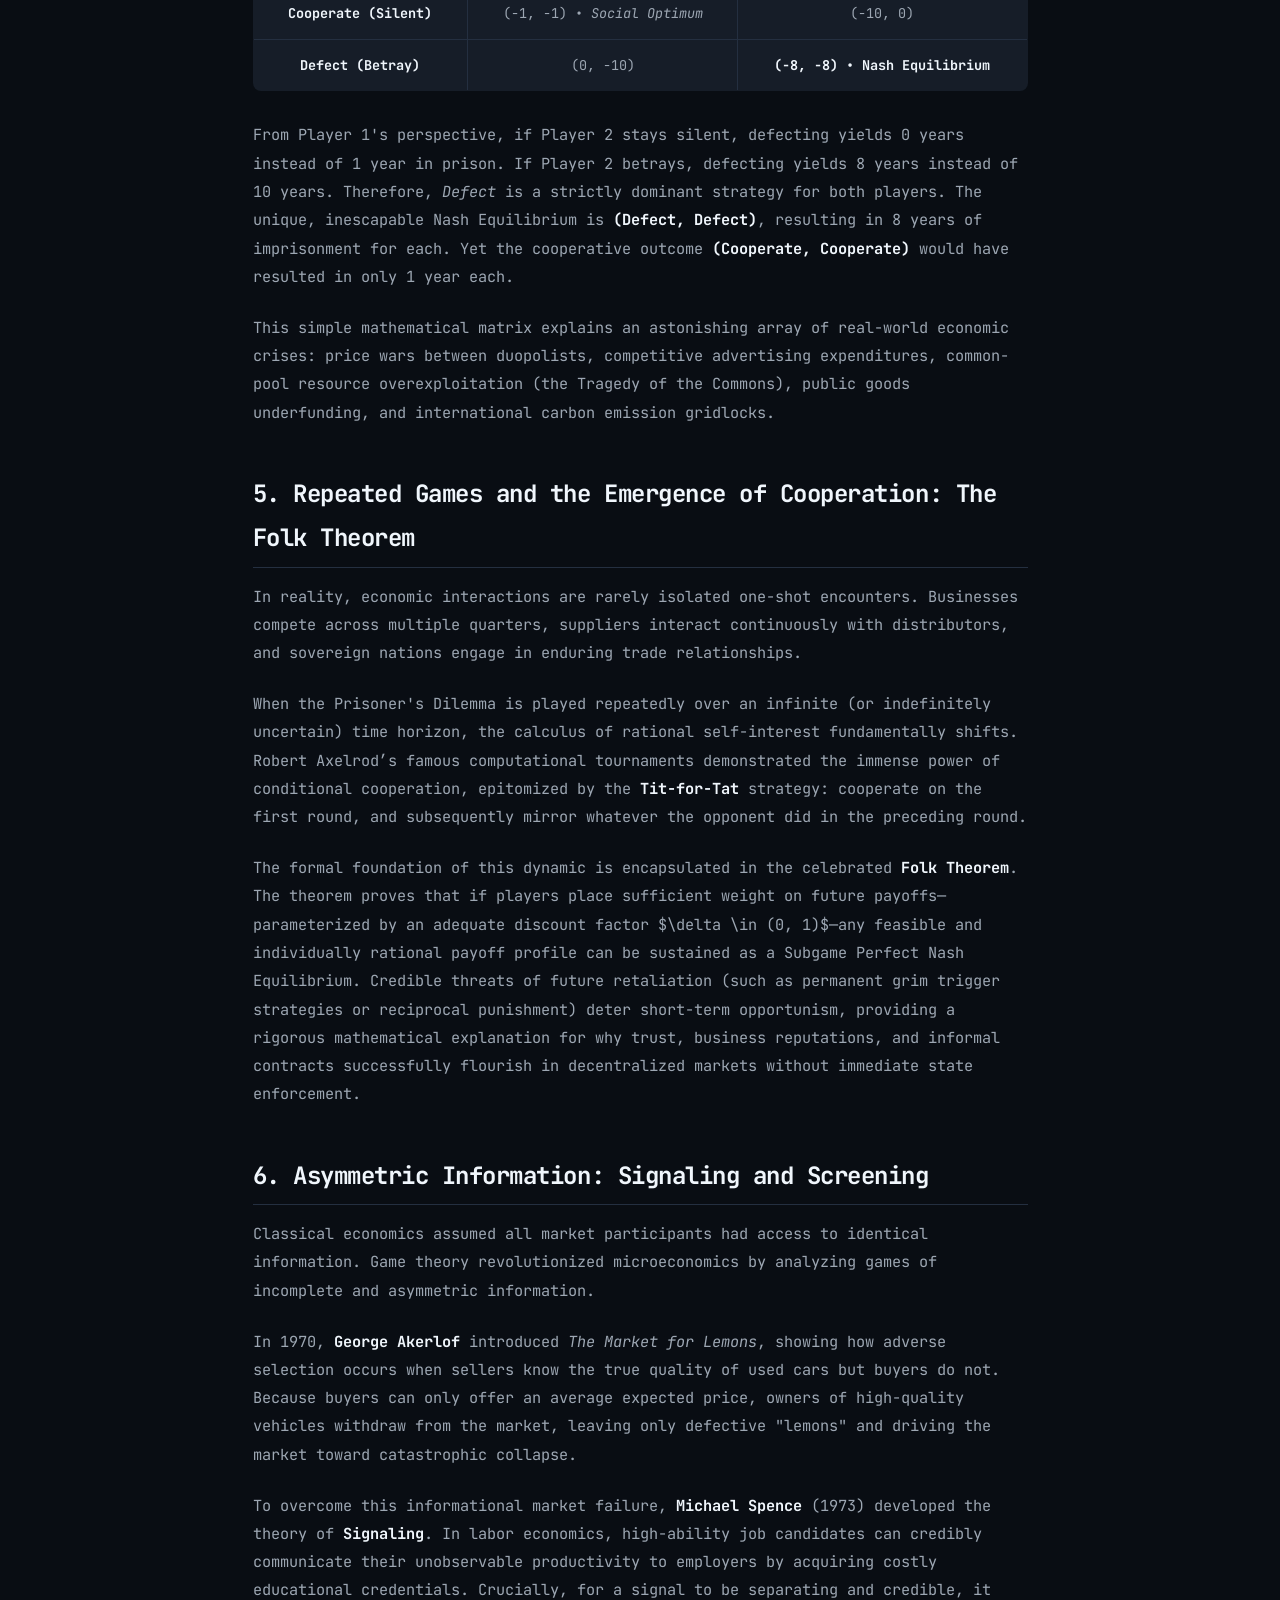
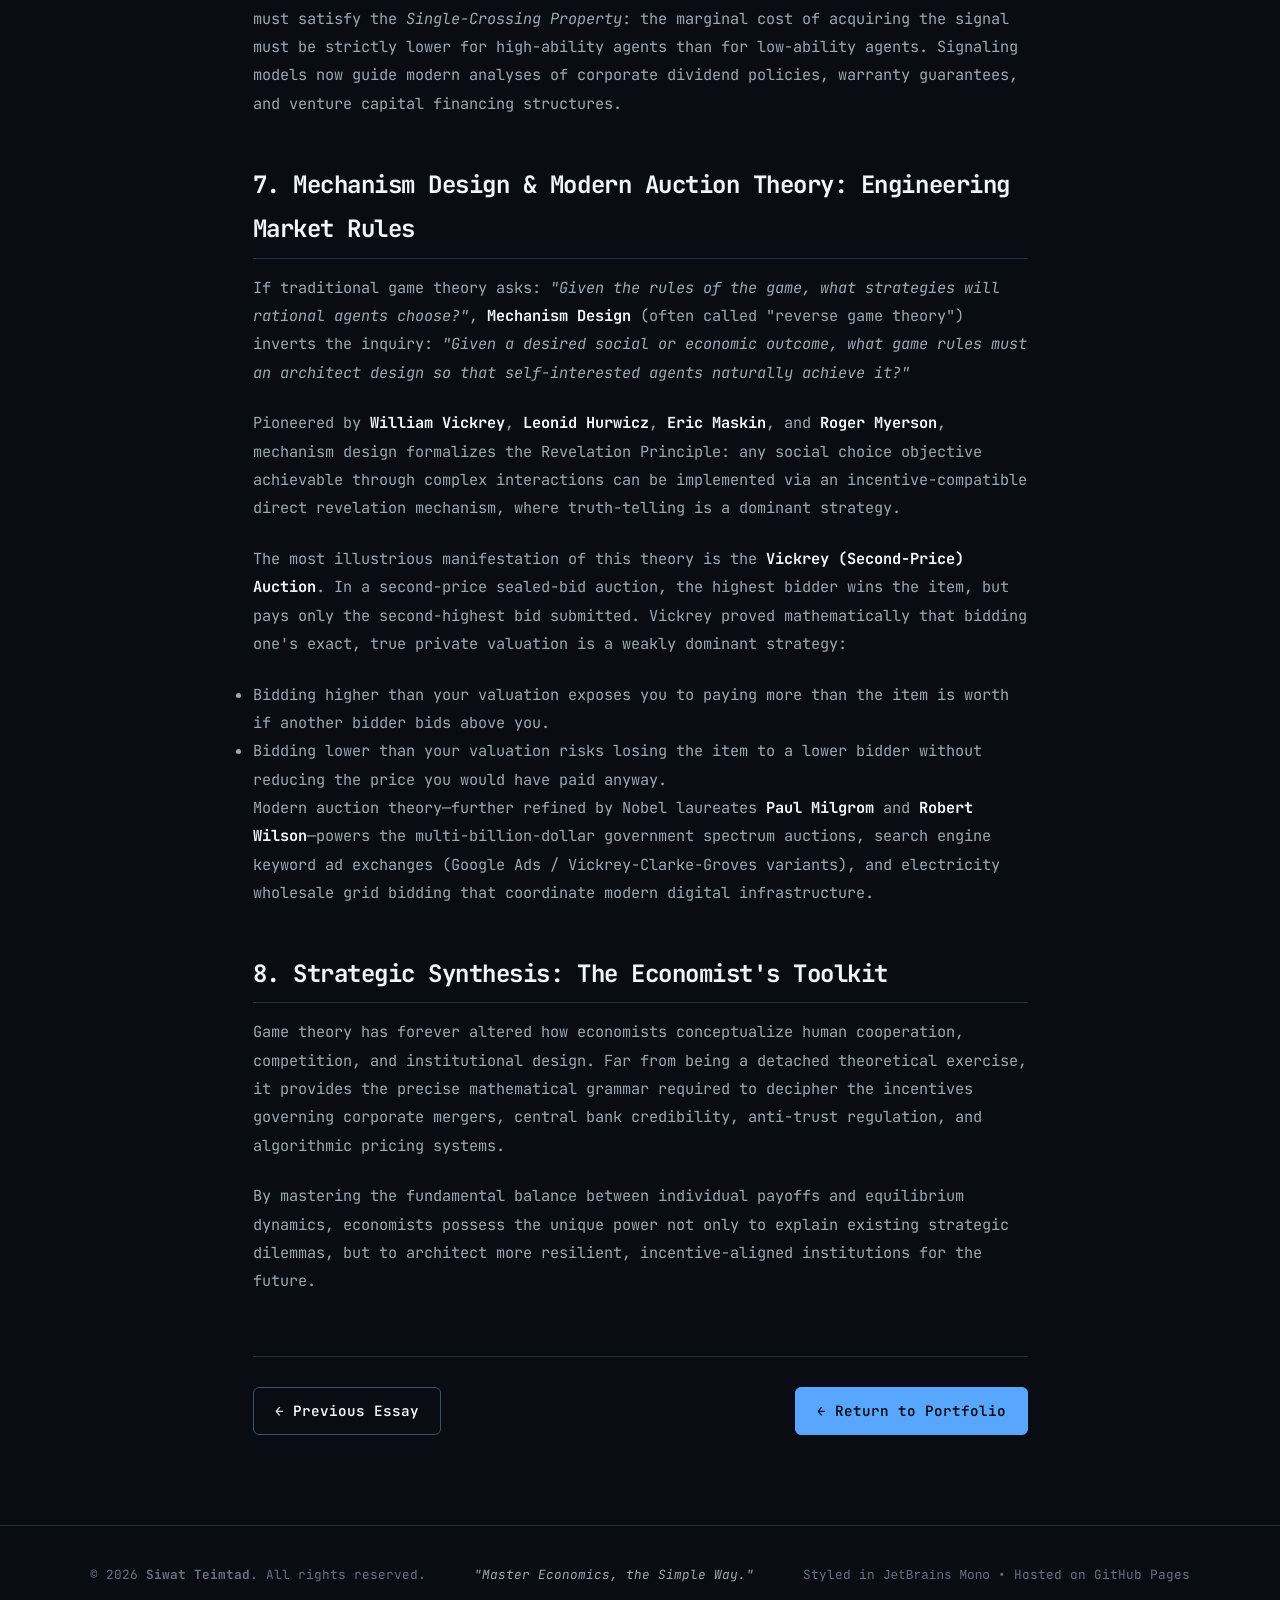
==== commit 13b26b2e: "feat: add Thai and English bilingual language switcher" ====
--- a/game-theory.html
+++ b/game-theory.html
@@ -17,14 +17,19 @@
         <img src="logan.png" alt="Siwat Teimtad Logo" class="brand-logo">
         <div class="brand-text">
           <span class="brand-name">Siwat Teimtad</span>
-          <span class="brand-role">Economist</span>
+          <span class="brand-role" data-i18n="brand_role">Economist</span>
         </div>
       </a>
-      <nav>
+      <nav style="display:flex; align-items:center; gap: 1rem;">
         <ul class="nav-links">
-          <li><a href="index.html#projects" class="nav-link">&larr; Back to Portfolio</a></li>
-          <li><a href="hazlitt.html" class="nav-link">&larr; Previous Essay</a></li>
+          <li><a href="index.html#projects" class="nav-link" data-i18n="nav_back">&larr; Back to Portfolio</a></li>
+          <li><a href="hazlitt.html" class="nav-link" data-i18n="nav_prev_essay">&larr; Previous Essay</a></li>
         </ul>
+        <button id="lang-toggle" class="lang-switch-btn" aria-label="Switch Language" title="Switch English / Thai">
+          <span class="lang-opt lang-en active">EN</span>
+          <span class="lang-sep">/</span>
+          <span class="lang-opt lang-th">TH</span>
+        </button>
       </nav>
     </div>
   </header>
@@ -33,20 +38,20 @@
     <div class="reading-container">
       <article>
         <header class="article-header">
-          <a href="index.html#projects" class="back-link">&larr; Back to Projects Overview</a>
+          <a href="index.html#projects" class="back-link" data-i18n="nav_back">&larr; Back to Projects Overview</a>
           <div class="project-badge badge-game" style="display:inline-block; margin-bottom: 0.75rem;">Research Paper &bull; Microeconomics & Strategy</div>
           <h1 class="article-title">Game Theory: Strategic Interactions, Equilibria, and Market Design</h1>
           <div class="article-meta-row">
             <div class="article-meta-item">
-              <span>Author:</span>
+              <span data-i18n="essay_author">Author:</span>
               <strong>Siwat Teimtad</strong>
             </div>
             <div class="article-meta-item">
-              <span>Published:</span>
+              <span data-i18n="essay_published">Published:</span>
               <span>October 2026</span>
             </div>
             <div class="article-meta-item">
-              <span>Word Count:</span>
+              <span data-i18n="essay_words">Word Count:</span>
               <span>~1,500 words</span>
             </div>
           </div>
@@ -194,8 +199,8 @@
         </div>
 
         <footer class="article-nav-bottom">
-          <a href="hazlitt.html" class="btn btn-outline">&larr; Read Hazlitt Essay</a>
-          <a href="index.html" class="btn btn-primary">Return to Portfolio &uarr;</a>
+          <a href="hazlitt.html" class="btn btn-outline" data-i18n="nav_prev_essay">&larr; Read Hazlitt Essay</a>
+          <a href="index.html" class="btn btn-primary" data-i18n="essay_return">Return to Portfolio &uarr;</a>
         </footer>
       </article>
     </div>
@@ -203,9 +208,9 @@
 
   <footer class="site-footer">
     <div class="footer-inner">
-      <div>&copy; 2026 <strong>Siwat Teimtad</strong>. All rights reserved.</div>
-      <div class="footer-quote">"Master Economics, the Simple Way."</div>
-      <div>Styled in <code>JetBrains Mono</code> &bull; Hosted on GitHub Pages</div>
+      <div>&copy; 2026 <strong>Siwat Teimtad</strong>. <span data-i18n="footer_rights">All rights reserved.</span></div>
+      <div class="footer-quote" data-i18n="footer_quote">"Master Economics, the Simple Way."</div>
+      <div data-i18n="footer_tech">Styled in <code>JetBrains Mono</code> &bull; Hosted on GitHub Pages</div>
     </div>
   </footer>
 
--- a/style.css
+++ b/style.css
@@ -3,7 +3,7 @@
    Font: JetBrains Mono | Theme: Modern High-Contrast Dark
    =================================================================== */
 
-@import url('https://fonts.googleapis.com/css2?family=JetBrains+Mono:ital,wght@0,300;0,400;0,500;0,600;0,700;1,400&display=swap');
+@import url('https://fonts.googleapis.com/css2?family=JetBrains+Mono:ital,wght@0,300;0,400;0,500;0,600;0,700;1,400&family=Noto+Sans+Thai:wght@300;400;500;600;700&family=Sarabun:wght@300;400;500;600;700&display=swap');
 
 :root {
   --bg-canvas: #090d13;
@@ -27,7 +27,8 @@
   --shadow-md: 0 8px 24px rgba(0, 0, 0, 0.5);
   --shadow-lg: 0 16px 40px rgba(0, 0, 0, 0.6);
   
-  --font-mono: 'JetBrains Mono', monospace;
+  --font-mono: 'JetBrains Mono', 'Sarabun', 'Noto Sans Thai', monospace;
+  --font-thai: 'Sarabun', 'Noto Sans Thai', sans-serif;
   --max-w-content: 1100px;
   --max-w-reading: 820px;
   --transition-fast: 0.18s ease;
@@ -56,15 +57,28 @@
   overflow-x: hidden;
 }
 
-/* Background grid pattern */
+/* X-Men Opening Sequence Canvas */
+#xmen-canvas {
+  position: fixed;
+  top: 0;
+  left: 0;
+  width: 100vw;
+  height: 100vh;
+  z-index: 0;
+  pointer-events: none;
+  opacity: 0.85;
+}
+
+/* Background vignette and cyber grid overlay */
 body::before {
   content: '';
   position: fixed;
   inset: 0;
   background-image: 
-    linear-gradient(to right, rgba(36, 47, 64, 0.15) 1px, transparent 1px),
-    linear-gradient(to bottom, rgba(36, 47, 64, 0.15) 1px, transparent 1px);
-  background-size: 40px 40px;
+    radial-gradient(circle at 50% 50%, rgba(9, 13, 19, 0.45) 0%, rgba(9, 13, 19, 0.94) 85%),
+    linear-gradient(to right, rgba(36, 47, 64, 0.12) 1px, transparent 1px),
+    linear-gradient(to bottom, rgba(36, 47, 64, 0.12) 1px, transparent 1px);
+  background-size: 100% 100%, 40px 40px, 40px 40px;
   pointer-events: none;
   z-index: 0;
 }
@@ -179,6 +193,43 @@
   color: var(--bg-canvas);
 }
 
+.lang-switch-btn {
+  background-color: var(--bg-surface);
+  border: 1px solid var(--border-focus);
+  color: var(--text-main);
+  padding: 0.35rem 0.65rem;
+  border-radius: 6px;
+  font-family: var(--font-mono);
+  font-size: 0.8rem;
+  cursor: pointer;
+  display: inline-flex;
+  align-items: center;
+  gap: 0.3rem;
+  transition: all var(--transition-fast);
+  user-select: none;
+}
+
+.lang-switch-btn:hover {
+  border-color: var(--accent-cyan);
+  background-color: var(--bg-card-hover);
+}
+
+.lang-switch-btn .lang-opt {
+  color: var(--text-muted);
+  font-weight: 500;
+  transition: color var(--transition-fast);
+}
+
+.lang-switch-btn .lang-opt.active {
+  color: var(--accent-cyan);
+  font-weight: 700;
+}
+
+.lang-switch-btn .lang-sep {
+  color: var(--border-focus);
+  font-size: 0.72rem;
+}
+
 /* ---------------- Layout Containers ---------------- */
 main {
   position: relative;
@@ -457,7 +508,8 @@
 /* ---------------- About Me & Contact ---------------- */
 .about-section {
   border-top: 1px solid var(--border-subtle);
-  background-color: var(--bg-surface);
+  background-color: rgba(17, 22, 32, 0.82);
+  backdrop-filter: blur(12px);
 }
 
 .about-grid {
